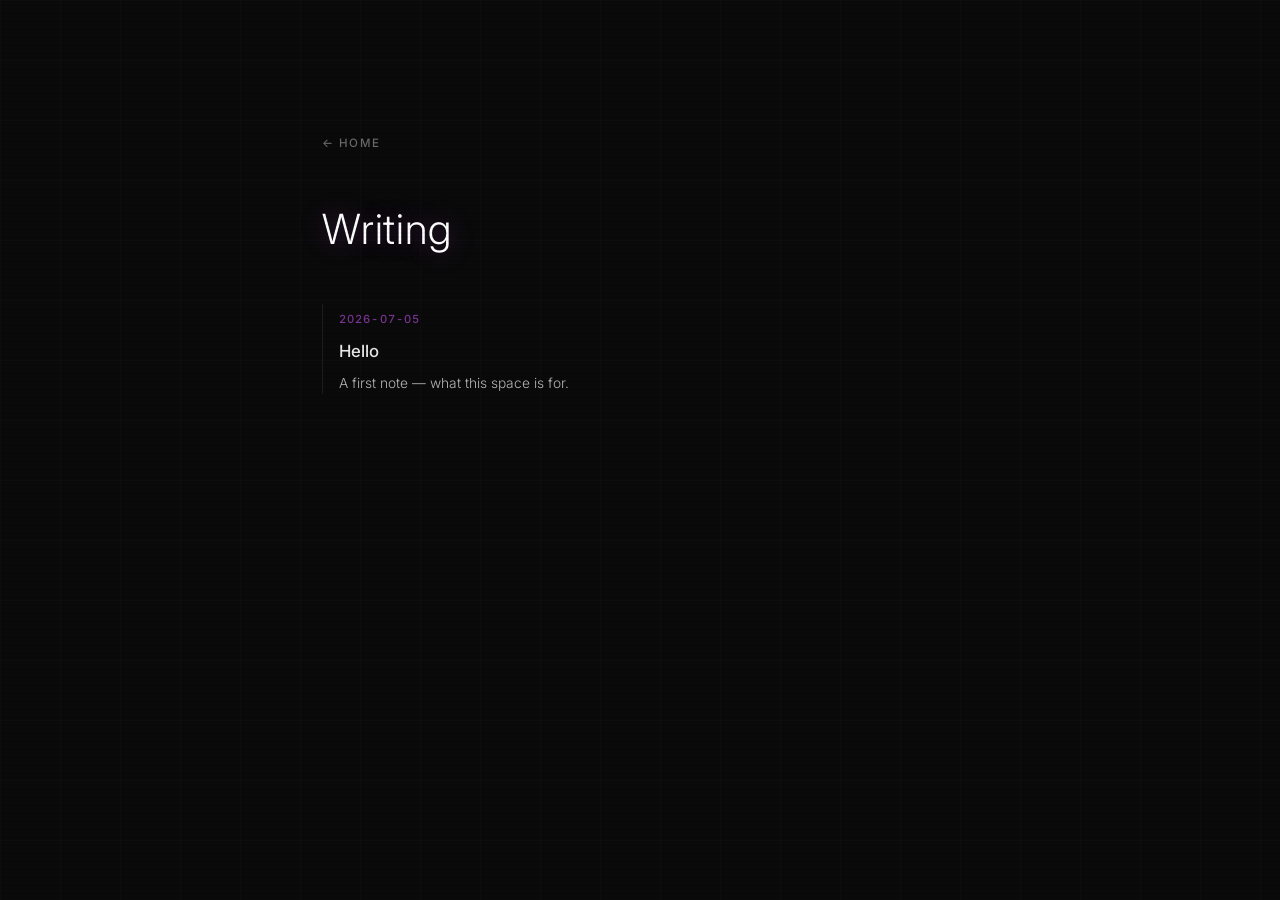
==== blog.html @ 0d6110ce "Rebuild site: clean synthwave, CV-sourced content, real links, markdown blog Co-Authored-By: Claude " ====
<!DOCTYPE html>
<html lang="en">
<head>
    <meta charset="UTF-8">
    <meta name="viewport" content="width=device-width, initial-scale=1.0">
    <title>Writing — Joshua Rosenthal</title>
    <link rel="preconnect" href="https://fonts.googleapis.com">
    <link rel="preconnect" href="https://fonts.gstatic.com" crossorigin>
    <link href="https://fonts.googleapis.com/css2?family=Inter:wght@300;400;500;600&display=swap" rel="stylesheet">
    <link rel="stylesheet" href="style.css">
</head>
<body>

<div class="page">
    <a href="/" class="back-link">&#8592; Home</a>
    <h1 class="page-title">Writing</h1>
    <div class="post-list" id="post-list">
        <p class="empty-note">Loading&hellip;</p>
    </div>
</div>

<script>
fetch('posts/posts.json')
    .then(r => r.ok ? r.json() : [])
    .then(posts => {
        const list = document.getElementById('post-list');
        if (!posts.length) {
            list.innerHTML = '<p class="empty-note">No posts yet.</p>';
            return;
        }
        list.innerHTML = posts.map(p => `
            <a class="post-item" href="post.html?slug=${encodeURIComponent(p.slug)}">
                <span class="post-date">${p.date}</span>
                <h3>${p.title}</h3>
                ${p.summary ? `<p>${p.summary}</p>` : ''}
            </a>`).join('');
    })
    .catch(() => {
        document.getElementById('post-list').innerHTML =
            '<p class="empty-note">Could not load posts.</p>';
    });
</script>

</body>
</html>
---- style.css ----
:root {
    --void: #0a0a0a;
    --accent: #b44adb;
    --accent-dim: #7a3595;
    --accent-glow: rgba(180, 74, 219, 0.35);
    --cyan: #00e5ff;
    --cyan-dim: #007a8a;
    --cyan-glow: rgba(0, 229, 255, 0.3);
    --text: #b8b8b8;
    --text-dim: #6a6a6a;
    --text-bright: #e8e8e8;
    --border: #1e1e1e;
    --grid: rgba(180, 74, 219, 0.03);
}

*, *::before, *::after {
    margin: 0;
    padding: 0;
    box-sizing: border-box;
}

html { scroll-behavior: smooth; }

body {
    font-family: 'Inter', sans-serif;
    background: var(--void);
    color: var(--text);
    line-height: 1.7;
    position: relative;
    background-image:
        linear-gradient(var(--grid) 1px, transparent 1px),
        linear-gradient(90deg, var(--grid) 1px, transparent 1px);
    background-size: 60px 60px;
}

/* ---- Subtle scanlines overlay ---- */
body::after {
    content: '';
    position: fixed;
    inset: 0;
    pointer-events: none;
    z-index: 999;
    background: repeating-linear-gradient(
        0deg,
        transparent,
        transparent 2px,
        rgba(0, 0, 0, 0.04) 2px,
        rgba(0, 0, 0, 0.04) 4px
    );
}

/* ---- Nav ---- */
nav {
    position: fixed;
    top: 0;
    width: 100%;
    z-index: 100;
    transition: background 0.3s;
}

nav.scrolled {
    background: rgba(10, 10, 10, 0.95);
    backdrop-filter: blur(10px);
    border-bottom: 1px solid var(--border);
}

.nav-inner {
    max-width: 800px;
    margin: 0 auto;
    padding: 1.2rem 2rem;
    display: flex;
    justify-content: space-between;
    align-items: center;
}

.nav-brand {
    font-size: 1rem;
    font-weight: 600;
    color: var(--accent);
    text-decoration: none;
    letter-spacing: 0.08em;
    text-shadow: 0 0 8px var(--accent-glow);
    transition: color 0.15s, text-shadow 0.15s;
}

.nav-brand:hover {
    color: var(--cyan);
    text-shadow: 0 0 10px var(--cyan-glow);
}

.nav-links {
    display: flex;
    gap: 2rem;
}

.nav-links a {
    font-size: 0.72rem;
    font-weight: 500;
    color: var(--text-dim);
    text-decoration: none;
    text-transform: uppercase;
    letter-spacing: 0.12em;
    transition: color 0.15s, text-shadow 0.15s;
}

.nav-links a:hover {
    color: var(--cyan);
    text-shadow: 0 0 8px var(--cyan-glow);
}

.nav-toggle {
    display: none;
    background: none;
    border: none;
    cursor: pointer;
    flex-direction: column;
    gap: 5px;
    padding: 4px;
}

.nav-toggle span {
    display: block;
    width: 20px;
    height: 1.5px;
    background: var(--accent-dim);
    transition: transform 0.3s, opacity 0.3s;
}

.nav-toggle.open span:nth-child(1) { transform: translateY(6.5px) rotate(45deg); }
.nav-toggle.open span:nth-child(2) { opacity: 0; }
.nav-toggle.open span:nth-child(3) { transform: translateY(-6.5px) rotate(-45deg); }

/* ---- Hero ---- */
#hero {
    min-height: 100vh;
    display: flex;
    flex-direction: column;
    justify-content: center;
    max-width: 700px;
    margin: 0 auto;
    padding: 6rem 2rem 4rem;
    position: relative;
}

#hero h1 {
    font-weight: 300;
    font-size: clamp(2.2rem, 6vw, 3.5rem);
    color: #fff;
    line-height: 1.15;
    letter-spacing: 0.02em;
    margin-bottom: 1.5rem;
    text-shadow:
        0 0 30px var(--accent-glow),
        0 0 60px rgba(180, 74, 219, 0.12);
}

.intro {
    font-size: 1.05rem;
    font-weight: 300;
    color: var(--text);
    line-height: 1.8;
    max-width: 560px;
}

.intro strong {
    color: var(--text-bright);
    font-weight: 500;
}

.hero-links {
    display: flex;
    flex-wrap: wrap;
    gap: 1.5rem;
    margin-top: 2rem;
    align-items: center;
}

.hero-links a {
    font-size: 0.8rem;
    font-weight: 500;
    color: var(--text-dim);
    text-decoration: none;
    letter-spacing: 0.04em;
    transition: color 0.15s, text-shadow 0.15s;
    position: relative;
}

.hero-links a::after {
    content: '';
    position: absolute;
    bottom: -3px;
    left: 0;
    width: 0;
    height: 1px;
    background: var(--cyan);
    box-shadow: 0 0 4px var(--cyan-glow);
    transition: width 0.15s;
}

.hero-links a:hover {
    color: var(--cyan);
    text-shadow: 0 0 8px var(--cyan-glow);
}

.hero-links a:hover::after { width: 100%; }

.hero-links .cv-link {
    color: var(--accent);
    border: 1px solid var(--accent-dim);
    border-radius: 3px;
    padding: 0.35rem 0.8rem;
    transition: color 0.15s, border-color 0.15s, box-shadow 0.15s, text-shadow 0.15s;
}

.hero-links .cv-link::after { display: none; }

.hero-links .cv-link:hover {
    color: var(--cyan);
    border-color: var(--cyan-dim);
    box-shadow: 0 0 12px -2px var(--cyan-glow);
}

/* ---- Ambient glow behind hero ---- */
#hero::before {
    content: '';
    position: absolute;
    top: 35%;
    left: -15%;
    width: 500px;
    height: 500px;
    border-radius: 50%;
    background: radial-gradient(circle, rgba(180, 74, 219, 0.06) 0%, transparent 70%);
    pointer-events: none;
    animation: drift 14s ease-in-out infinite alternate;
}

#hero::after {
    content: '';
    position: absolute;
    top: 55%;
    right: -20%;
    width: 400px;
    height: 400px;
    border-radius: 50%;
    background: radial-gradient(circle, rgba(0, 229, 255, 0.03) 0%, transparent 70%);
    pointer-events: none;
    animation: drift 18s ease-in-out infinite alternate-reverse;
}

@keyframes drift {
    0% { transform: translate(0, 0) scale(1); }
    100% { transform: translate(40px, -30px) scale(1.12); }
}

/* ---- Sections ---- */
main {
    max-width: 700px;
    margin: 0 auto;
    padding: 0 2rem 6rem;
    position: relative;
}

section {
    margin-bottom: 6rem;
    opacity: 0;
    transform: translateY(20px);
    transition: opacity 0.7s ease, transform 0.7s ease;
}

section.visible {
    opacity: 1;
    transform: translateY(0);
}

section h2 {
    font-size: 0.72rem;
    font-weight: 600;
    color: var(--accent);
    text-transform: uppercase;
    letter-spacing: 0.2em;
    margin-bottom: 2.5rem;
    padding-bottom: 0.8rem;
    text-shadow: 0 0 10px var(--accent-glow);
}

/* Neon line under section headers */
section h2::after {
    content: '';
    display: block;
    margin-top: 0.8rem;
    height: 1px;
    background: linear-gradient(90deg, var(--accent), var(--cyan-dim), transparent);
    box-shadow: 0 0 6px var(--accent-glow);
    opacity: 0.5;
}

/* ---- Cards ---- */
.card {
    margin-bottom: 2.5rem;
    padding-left: 1rem;
    border-left: 1px solid var(--border);
    transition: border-color 0.15s, box-shadow 0.15s, opacity 0.6s ease var(--stagger, 0s), transform 0.6s ease var(--stagger, 0s);
    opacity: 0;
    transform: translateX(-10px);
}

section.visible .card {
    opacity: 1;
    transform: translateX(0);
}

.card:hover {
    border-left-color: var(--accent);
    box-shadow: -6px 0 16px -4px var(--accent-glow);
}

.label {
    font-size: 0.7rem;
    font-weight: 500;
    color: var(--accent-dim);
    text-transform: uppercase;
    letter-spacing: 0.1em;
    transition: color 0.15s, text-shadow 0.15s;
}

.card:hover .label {
    color: var(--cyan);
    text-shadow: 0 0 6px var(--cyan-glow);
}

.card h3 {
    font-size: 1.05rem;
    font-weight: 500;
    color: var(--text-bright);
    margin: 0.4rem 0 0.5rem;
    transition: color 0.15s, text-shadow 0.15s;
}

.card:hover h3 { color: #fff; }

.card p {
    font-size: 0.88rem;
    font-weight: 300;
    color: var(--text);
    line-height: 1.6;
}

.card-links {
    display: flex;
    gap: 1.2rem;
    margin-top: 0.6rem;
}

.card-links a {
    font-size: 0.72rem;
    font-weight: 500;
    color: var(--text-dim);
    text-decoration: none;
    text-transform: uppercase;
    letter-spacing: 0.08em;
    transition: color 0.15s, text-shadow 0.15s;
}

.card-links a:hover {
    color: var(--cyan);
    text-shadow: 0 0 8px var(--cyan-glow);
}

/* ---- Timeline ---- */
.timeline {
    display: flex;
    flex-direction: column;
    gap: 1.8rem;
    border-left: 1px solid var(--border);
    padding-left: 1.5rem;
    position: relative;
}

.tl-item {
    display: flex;
    gap: 1.5rem;
    opacity: 0;
    transform: translateY(10px);
    transition: opacity 0.5s ease var(--stagger, 0s), transform 0.5s ease var(--stagger, 0s);
    position: relative;
}

.tl-item::before {
    content: '';
    position: absolute;
    left: -1.78rem;
    top: 0.35rem;
    width: 5px;
    height: 5px;
    border-radius: 50%;
    background: var(--accent-dim);
    box-shadow: 0 0 6px var(--accent-glow);
    transition: background 0.15s, box-shadow 0.15s;
}

.tl-item:hover::before {
    background: var(--cyan);
    box-shadow: 0 0 10px var(--cyan-glow);
}

section.visible .tl-item {
    opacity: 1;
    transform: translateY(0);
}

.tl-date {
    font-size: 0.78rem;
    font-weight: 400;
    color: var(--text-dim);
    min-width: 80px;
    padding-top: 0.15rem;
    font-variant-numeric: tabular-nums;
}

.tl-item strong {
    font-size: 0.9rem;
    font-weight: 500;
    color: var(--text-bright);
}

.tl-item em { color: var(--accent); font-style: normal; }

.tl-item p {
    font-size: 0.82rem;
    font-weight: 300;
    color: var(--text);
    margin-top: 0.25rem;
    line-height: 1.55;
}

/* ---- Skills ---- */
.skills {
    margin-top: 2.5rem;
    display: flex;
    flex-direction: column;
    gap: 0.5rem;
}

.skill-row {
    font-size: 0.82rem;
    font-weight: 300;
    color: var(--text);
}

.skill-key {
    display: inline-block;
    min-width: 90px;
    color: var(--accent-dim);
    text-transform: uppercase;
    font-size: 0.68rem;
    font-weight: 500;
    letter-spacing: 0.08em;
}

/* ---- Contact ---- */
.contact-text {
    font-size: 0.92rem;
    font-weight: 300;
    color: var(--text);
    margin-bottom: 1rem;
}

.contact-links a {
    font-size: 0.88rem;
    font-weight: 400;
    color: var(--text-dim);
    text-decoration: none;
    transition: color 0.15s, text-shadow 0.15s;
}

.contact-links a:hover {
    color: var(--cyan);
    text-shadow: 0 0 8px var(--cyan-glow);
}

/* ---- Footer ---- */
footer {
    text-align: center;
    padding: 3rem 2rem;
}

footer p {
    font-size: 0.7rem;
    font-weight: 400;
    color: var(--text-dim);
    letter-spacing: 0.15em;
    text-transform: uppercase;
}

/* ---- Responsive ---- */
@media (max-width: 640px) {
    .nav-links {
        position: fixed;
        top: 0;
        right: -100%;
        width: 220px;
        height: 100vh;
        background: rgba(10, 10, 10, 0.98);
        flex-direction: column;
        padding: 5rem 2rem;
        gap: 1.5rem;
        transition: right 0.3s;
        border-left: 1px solid var(--border);
    }

    .nav-links.open { right: 0; }
    .nav-toggle { display: flex; }

    .tl-item { flex-direction: column; gap: 0.3rem; }
    .tl-date { min-width: unset; }
}

/* ---- Stagger delays (reveal only) ---- */
.card:nth-child(2) { --stagger: 0.08s; }
.card:nth-child(3) { --stagger: 0.16s; }
.card:nth-child(4) { --stagger: 0.24s; }
.card:nth-child(5) { --stagger: 0.32s; }

.tl-item:nth-child(2) { --stagger: 0.08s; }
.tl-item:nth-child(3) { --stagger: 0.16s; }
.tl-item:nth-child(4) { --stagger: 0.24s; }
.tl-item:nth-child(5) { --stagger: 0.32s; }
.tl-item:nth-child(6) { --stagger: 0.4s; }

::selection {
    background: rgba(0, 229, 255, 0.2);
    color: #fff;
}

/* ---- Writing / blog ---- */
.page {
    max-width: 700px;
    margin: 0 auto;
    padding: 8rem 2rem 6rem;
    min-height: 100vh;
}

.page-title {
    font-weight: 300;
    font-size: clamp(1.8rem, 5vw, 2.6rem);
    color: #fff;
    letter-spacing: 0.02em;
    margin-bottom: 2.5rem;
    text-shadow: 0 0 24px var(--accent-glow);
}

.back-link {
    display: inline-block;
    font-size: 0.72rem;
    font-weight: 500;
    text-transform: uppercase;
    letter-spacing: 0.12em;
    color: var(--text-dim);
    text-decoration: none;
    margin-bottom: 2.5rem;
    transition: color 0.15s, text-shadow 0.15s;
}

.back-link:hover { color: var(--cyan); text-shadow: 0 0 8px var(--cyan-glow); }

.post-list { display: flex; flex-direction: column; gap: 1.8rem; }

.post-item {
    display: block;
    text-decoration: none;
    padding-left: 1rem;
    border-left: 1px solid var(--border);
    transition: border-color 0.15s, box-shadow 0.15s;
}

.post-item:hover {
    border-left-color: var(--accent);
    box-shadow: -6px 0 16px -4px var(--accent-glow);
}

.post-item .post-date {
    font-size: 0.7rem;
    font-weight: 500;
    color: var(--accent-dim);
    text-transform: uppercase;
    letter-spacing: 0.1em;
    font-variant-numeric: tabular-nums;
}

.post-item:hover .post-date { color: var(--cyan); }

.post-item h3 {
    font-size: 1.05rem;
    font-weight: 500;
    color: var(--text-bright);
    margin: 0.35rem 0 0.4rem;
}

.post-item:hover h3 { color: #fff; }

.post-item p {
    font-size: 0.86rem;
    font-weight: 300;
    color: var(--text);
    line-height: 1.6;
}

.empty-note { font-size: 0.9rem; font-weight: 300; color: var(--text-dim); }

/* Rendered markdown */
.prose .post-date {
    font-size: 0.72rem;
    font-weight: 500;
    color: var(--accent-dim);
    text-transform: uppercase;
    letter-spacing: 0.1em;
    display: block;
    margin-bottom: 0.6rem;
}

.prose h1 {
    font-weight: 300;
    font-size: clamp(1.7rem, 4.5vw, 2.4rem);
    color: #fff;
    line-height: 1.2;
    margin-bottom: 1.5rem;
    text-shadow: 0 0 24px var(--accent-glow);
}

.prose h2 {
    font-size: 1.2rem;
    font-weight: 500;
    color: var(--text-bright);
    margin: 2.4rem 0 0.9rem;
}

.prose h3 {
    font-size: 1rem;
    font-weight: 600;
    color: var(--text-bright);
    margin: 1.8rem 0 0.7rem;
}

.prose p { font-size: 0.95rem; font-weight: 300; color: var(--text); margin: 1rem 0; }
.prose a { color: var(--cyan); text-decoration: none; border-bottom: 1px solid var(--cyan-dim); }
.prose a:hover { text-shadow: 0 0 8px var(--cyan-glow); }
.prose strong { color: var(--text-bright); font-weight: 500; }
.prose em { color: var(--text-bright); font-style: italic; }
.prose ul, .prose ol { margin: 1rem 0 1rem 1.4rem; }
.prose li { font-size: 0.95rem; font-weight: 300; color: var(--text); margin: 0.4rem 0; }

.prose blockquote {
    border-left: 2px solid var(--accent-dim);
    padding-left: 1rem;
    margin: 1.4rem 0;
    color: var(--text-dim);
    font-style: italic;
}

.prose code {
    font-family: ui-monospace, 'SF Mono', Menlo, monospace;
    font-size: 0.85em;
    background: rgba(180, 74, 219, 0.08);
    color: var(--cyan);
    padding: 0.1rem 0.35rem;
    border-radius: 3px;
}

.prose pre {
    background: #111;
    border: 1px solid var(--border);
    border-radius: 5px;
    padding: 1rem 1.2rem;
    overflow-x: auto;
    margin: 1.4rem 0;
}

.prose pre code { background: none; color: var(--text-bright); padding: 0; font-size: 0.82rem; }
.prose hr { border: none; border-top: 1px solid var(--border); margin: 2.5rem 0; }
.prose img { max-width: 100%; border-radius: 5px; }

@media (prefers-reduced-motion: reduce) {
    *, *::before, *::after {
        animation: none !important;
        transition: opacity 0.2s ease !important;
    }
    section, .card, .tl-item { transform: none !important; }
}
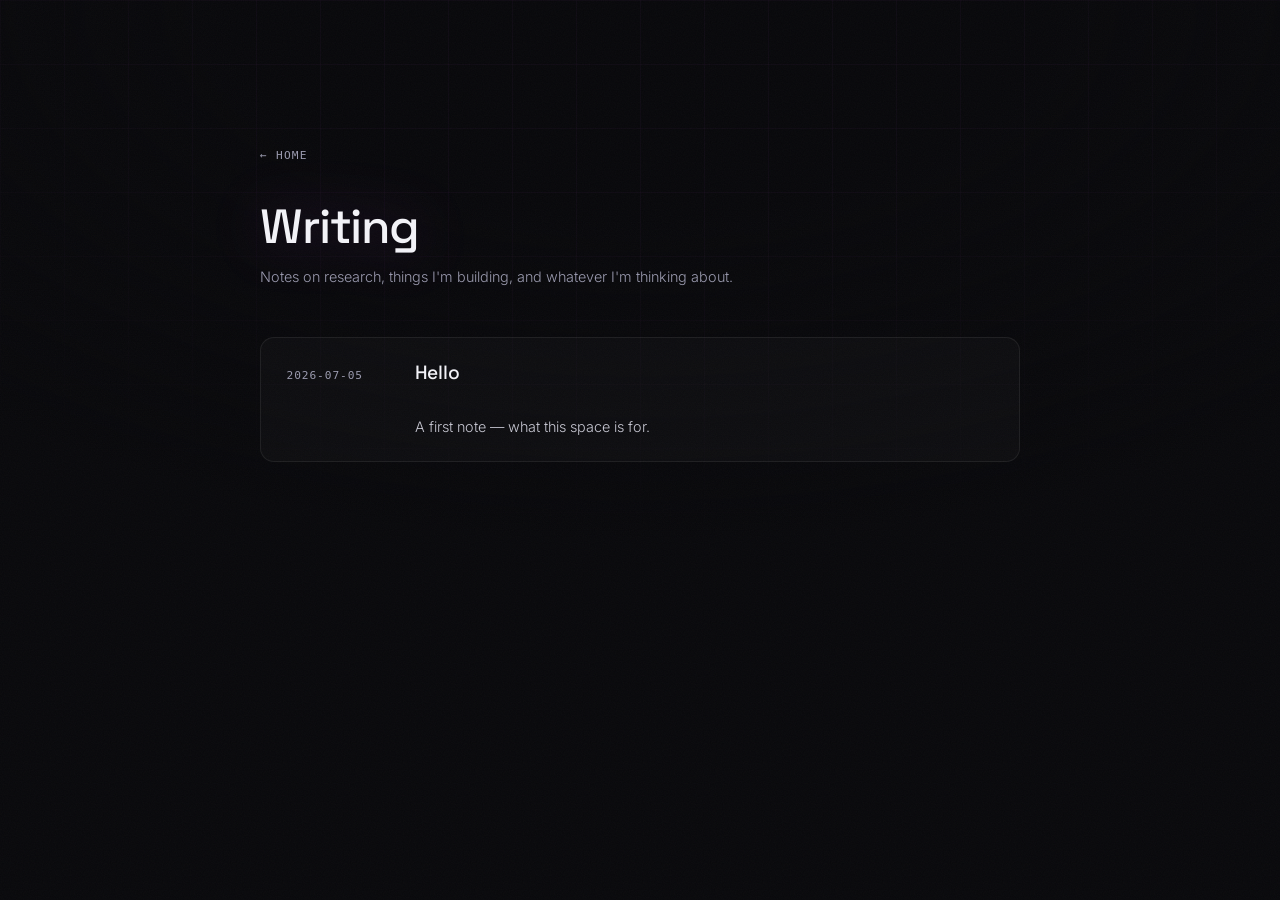
==== commit 5f949c3b: "Redesign: typographic hierarchy, layout rhythm, purposeful motion Keeps the dark synthwave identity " ====
--- a/blog.html
+++ b/blog.html
@@ -4,38 +4,72 @@
     <meta charset="UTF-8">
     <meta name="viewport" content="width=device-width, initial-scale=1.0">
     <title>Writing — Joshua Rosenthal</title>
+    <meta name="description" content="Notes on research, things I'm building, and whatever I'm thinking about.">
+    <meta name="theme-color" content="#08080b">
+    <link rel="icon" href="favicon.svg" type="image/svg+xml">
+
+    <meta property="og:type" content="website">
+    <meta property="og:title" content="Writing — Joshua Rosenthal">
+    <meta property="og:description" content="Notes on research, things I'm building, and whatever I'm thinking about.">
+    <meta name="twitter:card" content="summary">
+
     <link rel="preconnect" href="https://fonts.googleapis.com">
     <link rel="preconnect" href="https://fonts.gstatic.com" crossorigin>
-    <link href="https://fonts.googleapis.com/css2?family=Inter:wght@300;400;500;600&display=swap" rel="stylesheet">
+    <link href="https://fonts.googleapis.com/css2?family=Space+Grotesk:wght@400;500;600;700&family=Inter:wght@300;400;500;600&display=swap" rel="stylesheet">
     <link rel="stylesheet" href="style.css">
+    <script>document.documentElement.classList.add('js');</script>
 </head>
 <body>
 
-<div class="page">
+<div class="progress" aria-hidden="true"></div>
+
+<div class="page page-narrow">
     <a href="/" class="back-link">&#8592; Home</a>
     <h1 class="page-title">Writing</h1>
+    <p class="page-sub">Notes on research, things I'm building, and whatever I'm thinking about.</p>
+
     <div class="post-list" id="post-list">
         <p class="empty-note">Loading&hellip;</p>
     </div>
 </div>
 
+<script src="site.js"></script>
 <script>
+// Escape anything coming from the manifest before it reaches innerHTML.
+function esc(s) {
+    return String(s == null ? '' : s)
+        .replace(/&/g, '&amp;').replace(/</g, '&lt;').replace(/>/g, '&gt;')
+        .replace(/"/g, '&quot;').replace(/'/g, '&#39;');
+}
+
 fetch('posts/posts.json')
-    .then(r => r.ok ? r.json() : [])
-    .then(posts => {
-        const list = document.getElementById('post-list');
-        if (!posts.length) {
+    .then(function (r) { return r.ok ? r.json() : []; })
+    .then(function (posts) {
+        var list = document.getElementById('post-list');
+
+        if (!Array.isArray(posts) || !posts.length) {
             list.innerHTML = '<p class="empty-note">No posts yet.</p>';
             return;
         }
-        list.innerHTML = posts.map(p => `
-            <a class="post-item" href="post.html?slug=${encodeURIComponent(p.slug)}">
-                <span class="post-date">${p.date}</span>
-                <h3>${p.title}</h3>
-                ${p.summary ? `<p>${p.summary}</p>` : ''}
-            </a>`).join('');
+
+        // Newest first, regardless of manifest order.
+        posts.sort(function (a, b) {
+            return String(b.date || '').localeCompare(String(a.date || ''));
+        });
+
+        list.innerHTML = posts.map(function (p) {
+            return '<a class="post-item reveal" href="post.html?slug=' + encodeURIComponent(p.slug) + '">'
+                 +   '<span class="post-date">' + esc(p.date) + '</span>'
+                 +   '<h3>' + esc(p.title) + '</h3>'
+                 +   (p.summary ? '<p>' + esc(p.summary) + '</p>' : '')
+                 + '</a>';
+        }).join('');
+
+        // Wire up the cards we just inserted.
+        if (window.initSheen) window.initSheen();
+        if (window.revealNew) window.revealNew();
     })
-    .catch(() => {
+    .catch(function () {
         document.getElementById('post-list').innerHTML =
             '<p class="empty-note">Could not load posts.</p>';
     });
--- a/style.css
+++ b/style.css
@@ -1,688 +1,1158 @@
+/* ============================================================
+   Joshua Rosenthal — personal site
+   Dark synthwave. No build step, no dependencies.
+   ============================================================ */
+
 :root {
-    --void: #0a0a0a;
-    --accent: #b44adb;
-    --accent-dim: #7a3595;
+    color-scheme: dark;
+
+    /* --- Surfaces --- */
+    --bg:            #08080b;
+    --bg-raised:     #0d0d12;
+    --surface:       rgba(255, 255, 255, 0.022);
+    --surface-hover: rgba(255, 255, 255, 0.042);
+    --border:        rgba(255, 255, 255, 0.07);
+    --border-strong: rgba(255, 255, 255, 0.13);
+
+    /* --- Brand --- */
+    --accent:     #b44adb;
+    --cyan:       #00e5ff;
     --accent-glow: rgba(180, 74, 219, 0.35);
-    --cyan: #00e5ff;
-    --cyan-dim: #007a8a;
-    --cyan-glow: rgba(0, 229, 255, 0.3);
-    --text: #b8b8b8;
-    --text-dim: #6a6a6a;
-    --text-bright: #e8e8e8;
-    --border: #1e1e1e;
-    --grid: rgba(180, 74, 219, 0.03);
-}
-
-*, *::before, *::after {
-    margin: 0;
-    padding: 0;
-    box-sizing: border-box;
-}
-
-html { scroll-behavior: smooth; }
+    --cyan-glow:   rgba(0, 229, 255, 0.30);
+
+    /* Text-safe accent tints (all >= 4.5:1 on --bg) */
+    --accent-text: #cf8ae6;
+    --cyan-text:   #6ceaff;
+
+    /* --- Text (all >= 4.5:1 on --bg) --- */
+    --text:        #c7c7d2;
+    --text-dim:    #9a9aae;
+    --text-bright: #f2f2f7;
+
+    --grid: rgba(180, 74, 219, 0.035);
+
+    /* --- Type --- */
+    --font-display: 'Space Grotesk', 'Inter', system-ui, sans-serif;
+    --font-body:    'Inter', system-ui, -apple-system, sans-serif;
+    --font-mono:    ui-monospace, 'SF Mono', SFMono-Regular, Menlo, monospace;
+
+    /* Fluid scale */
+    --t-hero:  clamp(2.6rem, 7.5vw, 4.75rem);
+    --t-page:  clamp(2rem, 5.5vw, 3rem);
+    --t-h3:    clamp(1.08rem, 1.6vw, 1.2rem);
+    --t-body:  1rem;
+    --t-small: 0.9rem;
+    --t-label: 0.7rem;
+
+    /* --- Space --- */
+    --s-section: clamp(5rem, 11vh, 8.5rem);
+    --w-wide: 1060px;
+    --w-text: 70ch;
+
+    /* --- Motion --- */
+    --ease:        cubic-bezier(0.22, 1, 0.36, 1);
+    --ease-spring: cubic-bezier(0.34, 1.4, 0.64, 1);
+    --fast: 0.18s;
+    --med:  0.4s;
+    --slow: 0.75s;
+
+    --radius: 14px;
+    --nav-h: 68px;
+}
+
+*, *::before, *::after { margin: 0; padding: 0; box-sizing: border-box; }
+
+html {
+    scroll-behavior: smooth;
+    -webkit-text-size-adjust: 100%;
+}
 
 body {
-    font-family: 'Inter', sans-serif;
-    background: var(--void);
+    font-family: var(--font-body);
+    font-size: var(--t-body);
+    font-weight: 300;
+    line-height: 1.7;
     color: var(--text);
-    line-height: 1.7;
-    position: relative;
+    background-color: var(--bg);
+    /* Grid, faded toward the edges so it reads as atmosphere, not wallpaper */
     background-image:
         linear-gradient(var(--grid) 1px, transparent 1px),
         linear-gradient(90deg, var(--grid) 1px, transparent 1px);
-    background-size: 60px 60px;
-}
-
-/* ---- Subtle scanlines overlay ---- */
+    background-size: 64px 64px;
+    -webkit-font-smoothing: antialiased;
+    overflow-x: hidden;
+}
+
+/* Vignette: pulls focus to the centre column and softens the grid */
+body::before {
+    content: '';
+    position: fixed;
+    inset: 0;
+    pointer-events: none;
+    z-index: 0;
+    background: radial-gradient(ellipse 80% 60% at 50% 0%, transparent 40%, var(--bg) 100%);
+}
+
+/* Fine grain — replaces the old scanlines, which sat over every glyph */
 body::after {
     content: '';
     position: fixed;
     inset: 0;
     pointer-events: none;
-    z-index: 999;
-    background: repeating-linear-gradient(
-        0deg,
-        transparent,
-        transparent 2px,
-        rgba(0, 0, 0, 0.04) 2px,
-        rgba(0, 0, 0, 0.04) 4px
-    );
-}
-
-/* ---- Nav ---- */
+    z-index: 1;
+    opacity: 0.035;
+    background-image: url("data:image/svg+xml,%3Csvg xmlns='http://www.w3.org/2000/svg' width='120' height='120'%3E%3Cfilter id='n'%3E%3CfeTurbulence type='fractalNoise' baseFrequency='0.85' numOctaves='3'/%3E%3C/filter%3E%3Crect width='120' height='120' filter='url(%23n)'/%3E%3C/svg%3E");
+}
+
+/* ---- Shared layout ---- */
+.wrap {
+    width: min(100% - 2.5rem, var(--w-wide));
+    margin-inline: auto;
+}
+
+::selection { background: rgba(0, 229, 255, 0.22); color: #fff; }
+
+/* ---- Focus: visible, consistent, keyboard-only ---- */
+:focus-visible {
+    outline: 2px solid var(--cyan);
+    outline-offset: 3px;
+    border-radius: 3px;
+}
+
+.skip-link {
+    position: absolute;
+    top: -100%;
+    left: 1rem;
+    z-index: 300;
+    padding: 0.7rem 1.1rem;
+    font-family: var(--font-mono);
+    font-size: var(--t-label);
+    text-transform: uppercase;
+    letter-spacing: 0.1em;
+    color: var(--bg);
+    background: var(--cyan);
+    border-radius: 0 0 8px 8px;
+    text-decoration: none;
+}
+.skip-link:focus-visible { top: 0; outline-offset: -4px; }
+
+/* ============================================================
+   Scroll progress — pure CSS scroll-driven animation.
+   Degrades to invisible where unsupported.
+   ============================================================ */
+.progress {
+    position: fixed;
+    top: 0;
+    left: 0;
+    width: 100%;
+    height: 2px;
+    z-index: 200;
+    transform: scaleX(0);
+    transform-origin: 0 50%;
+    background: linear-gradient(90deg, var(--accent), var(--cyan));
+    box-shadow: 0 0 10px var(--cyan-glow);
+}
+
+@keyframes progress-grow { from { transform: scaleX(0); } to { transform: scaleX(1); } }
+
+@supports (animation-timeline: scroll()) {
+    .progress {
+        animation: progress-grow linear;
+        animation-timeline: scroll(root block);
+    }
+}
+
+/* ============================================================
+   Nav
+   ============================================================ */
 nav {
     position: fixed;
     top: 0;
     width: 100%;
     z-index: 100;
-    transition: background 0.3s;
+    height: var(--nav-h);
+    display: flex;
+    align-items: center;
+    transition: background var(--med) var(--ease),
+                border-color var(--med) var(--ease),
+                backdrop-filter var(--med);
+    border-bottom: 1px solid transparent;
 }
 
 nav.scrolled {
-    background: rgba(10, 10, 10, 0.95);
-    backdrop-filter: blur(10px);
-    border-bottom: 1px solid var(--border);
+    background: rgba(8, 8, 11, 0.72);
+    backdrop-filter: blur(16px) saturate(1.3);
+    -webkit-backdrop-filter: blur(16px) saturate(1.3);
+    border-bottom-color: var(--border);
 }
 
 .nav-inner {
-    max-width: 800px;
-    margin: 0 auto;
-    padding: 1.2rem 2rem;
+    width: min(100% - 2.5rem, var(--w-wide));
+    margin-inline: auto;
     display: flex;
     justify-content: space-between;
     align-items: center;
+    gap: 2rem;
 }
 
 .nav-brand {
+    font-family: var(--font-display);
     font-size: 1rem;
-    font-weight: 600;
-    color: var(--accent);
+    font-weight: 700;
+    letter-spacing: 0.1em;
     text-decoration: none;
-    letter-spacing: 0.08em;
-    text-shadow: 0 0 8px var(--accent-glow);
-    transition: color 0.15s, text-shadow 0.15s;
-}
-
-.nav-brand:hover {
-    color: var(--cyan);
-    text-shadow: 0 0 10px var(--cyan-glow);
-}
-
-.nav-links {
-    display: flex;
-    gap: 2rem;
-}
+    color: var(--accent-text);
+    transition: color var(--fast), text-shadow var(--fast);
+}
+.nav-brand:hover { color: var(--cyan-text); text-shadow: 0 0 12px var(--cyan-glow); }
+
+.nav-links { display: flex; gap: 0.35rem; }
 
 .nav-links a {
-    font-size: 0.72rem;
+    position: relative;
+    padding: 0.5rem 0.75rem;
+    border-radius: 7px;
+    font-family: var(--font-mono);
+    font-size: var(--t-label);
     font-weight: 500;
     color: var(--text-dim);
     text-decoration: none;
     text-transform: uppercase;
-    letter-spacing: 0.12em;
-    transition: color 0.15s, text-shadow 0.15s;
-}
-
-.nav-links a:hover {
-    color: var(--cyan);
-    text-shadow: 0 0 8px var(--cyan-glow);
-}
+    letter-spacing: 0.1em;
+    transition: color var(--fast), background var(--fast);
+}
+
+.nav-links a::after {
+    content: '';
+    position: absolute;
+    left: 0.75rem;
+    right: 0.75rem;
+    bottom: 0.26rem;
+    height: 1px;
+    background: var(--cyan);
+    box-shadow: 0 0 7px var(--cyan-glow);
+    transform: scaleX(0);
+    transform-origin: left;
+    transition: transform var(--med) var(--ease);
+}
+
+.nav-links a:hover { color: var(--text-bright); background: var(--surface); }
+.nav-links a:hover::after { transform: scaleX(1); }
+
+/* Scroll-spy: set by site.js */
+.nav-links a[aria-current] { color: var(--cyan-text); }
+.nav-links a[aria-current]::after { transform: scaleX(1); }
 
 .nav-toggle {
     display: none;
+    flex-direction: column;
+    gap: 5px;
+    padding: 8px;
     background: none;
     border: none;
     cursor: pointer;
-    flex-direction: column;
-    gap: 5px;
-    padding: 4px;
+    border-radius: 6px;
 }
 
 .nav-toggle span {
     display: block;
-    width: 20px;
+    width: 22px;
     height: 1.5px;
-    background: var(--accent-dim);
-    transition: transform 0.3s, opacity 0.3s;
-}
-
-.nav-toggle.open span:nth-child(1) { transform: translateY(6.5px) rotate(45deg); }
-.nav-toggle.open span:nth-child(2) { opacity: 0; }
-.nav-toggle.open span:nth-child(3) { transform: translateY(-6.5px) rotate(-45deg); }
-
-/* ---- Hero ---- */
+    border-radius: 2px;
+    background: var(--accent-text);
+    transition: transform var(--med) var(--ease-spring), opacity var(--fast);
+}
+
+.nav-toggle[aria-expanded="true"] span:nth-child(1) { transform: translateY(6.5px) rotate(45deg); }
+.nav-toggle[aria-expanded="true"] span:nth-child(2) { opacity: 0; }
+.nav-toggle[aria-expanded="true"] span:nth-child(3) { transform: translateY(-6.5px) rotate(-45deg); }
+
+/* ============================================================
+   Hero
+   ============================================================ */
 #hero {
-    min-height: 100vh;
+    position: relative;
+    min-height: 100svh;
     display: flex;
     flex-direction: column;
     justify-content: center;
-    max-width: 700px;
-    margin: 0 auto;
-    padding: 6rem 2rem 4rem;
+    padding: calc(var(--nav-h) + 3rem) 0 5rem;
+    z-index: 2;
+}
+
+.hero-inner { width: min(100% - 2.5rem, var(--w-wide)); margin-inline: auto; }
+
+/* Aurora: two slow-drifting blooms, GPU-friendly transforms only */
+.aurora {
+    position: absolute;
+    inset: 0;
+    overflow: hidden;
+    pointer-events: none;
+    z-index: -1;
+}
+
+.aurora span {
+    position: absolute;
+    border-radius: 50%;
+    filter: blur(10px);
+    will-change: transform;
+}
+
+.aurora span:nth-child(1) {
+    top: 8%; left: -12%;
+    width: 46vw; height: 46vw;
+    max-width: 620px; max-height: 620px;
+    background: radial-gradient(circle, rgba(180, 74, 219, 0.14) 0%, transparent 68%);
+    animation: drift-a 19s var(--ease) infinite alternate;
+}
+
+.aurora span:nth-child(2) {
+    bottom: 2%; right: -14%;
+    width: 40vw; height: 40vw;
+    max-width: 520px; max-height: 520px;
+    background: radial-gradient(circle, rgba(0, 229, 255, 0.09) 0%, transparent 68%);
+    animation: drift-b 24s var(--ease) infinite alternate;
+}
+
+@keyframes drift-a {
+    from { transform: translate3d(0, 0, 0) scale(1); }
+    to   { transform: translate3d(70px, -46px, 0) scale(1.16); }
+}
+@keyframes drift-b {
+    from { transform: translate3d(0, 0, 0) scale(1.1); }
+    to   { transform: translate3d(-58px, -34px, 0) scale(1); }
+}
+
+/* Eyebrow */
+.eyebrow {
+    display: inline-flex;
+    align-items: center;
+    gap: 0.6rem;
+    margin-bottom: 1.6rem;
+    padding: 0.4rem 0.9rem 0.4rem 0.75rem;
+    border: 1px solid var(--border);
+    border-radius: 100px;
+    background: var(--surface);
+    font-family: var(--font-mono);
+    font-size: var(--t-label);
+    font-weight: 500;
+    color: var(--text-dim);
+    text-transform: uppercase;
+    letter-spacing: 0.11em;
+}
+
+.pulse {
     position: relative;
+    width: 6px; height: 6px;
+    flex: none;
+    border-radius: 50%;
+    background: var(--cyan);
+    box-shadow: 0 0 8px var(--cyan-glow);
+}
+.pulse::after {
+    content: '';
+    position: absolute;
+    inset: 0;
+    border-radius: 50%;
+    background: var(--cyan);
+    animation: pulse-ring 2.6s ease-out infinite;
+}
+@keyframes pulse-ring {
+    0%   { transform: scale(1); opacity: 0.7; }
+    80%, 100% { transform: scale(3.6); opacity: 0; }
 }
 
 #hero h1 {
+    font-family: var(--font-display);
+    font-size: var(--t-hero);
+    font-weight: 500;
+    line-height: 1.02;
+    letter-spacing: -0.03em;
+    margin-bottom: 1.75rem;
+    /* Gradient type with a soft bloom behind it */
+    background: linear-gradient(170deg, #fff 18%, #e6d4f2 55%, var(--accent-text) 100%);
+    -webkit-background-clip: text;
+    background-clip: text;
+    color: transparent;
+    -webkit-text-fill-color: transparent;
+    filter: drop-shadow(0 0 34px rgba(180, 74, 219, 0.28));
+}
+
+.intro {
+    max-width: 60ch;
+    font-size: clamp(1.02rem, 1.4vw, 1.18rem);
     font-weight: 300;
-    font-size: clamp(2.2rem, 6vw, 3.5rem);
-    color: #fff;
-    line-height: 1.15;
-    letter-spacing: 0.02em;
-    margin-bottom: 1.5rem;
-    text-shadow:
-        0 0 30px var(--accent-glow),
-        0 0 60px rgba(180, 74, 219, 0.12);
-}
-
-.intro {
-    font-size: 1.05rem;
-    font-weight: 300;
+    line-height: 1.72;
     color: var(--text);
-    line-height: 1.8;
-    max-width: 560px;
-}
-
-.intro strong {
-    color: var(--text-bright);
+}
+.intro strong { color: var(--text-bright); font-weight: 500; }
+
+/* Accented key phrase. Deliberately not underlined — on this site an
+   underline means "link", and links are cyan. */
+.intro .hl {
+    color: var(--accent-text);
     font-weight: 500;
 }
 
 .hero-links {
     display: flex;
     flex-wrap: wrap;
-    gap: 1.5rem;
-    margin-top: 2rem;
     align-items: center;
+    gap: 0.6rem;
+    margin-top: 2.4rem;
 }
 
 .hero-links a {
-    font-size: 0.8rem;
-    font-weight: 500;
-    color: var(--text-dim);
+    position: relative;
+    padding: 0.55rem 1rem;
+    border: 1px solid var(--border);
+    border-radius: 9px;
+    background: var(--surface);
+    font-family: var(--font-mono);
+    font-size: 0.74rem;
+    font-weight: 500;
+    letter-spacing: 0.07em;
+    text-transform: uppercase;
     text-decoration: none;
-    letter-spacing: 0.04em;
-    transition: color 0.15s, text-shadow 0.15s;
+    color: var(--text-dim);
+    transition: color var(--fast), border-color var(--fast),
+                background var(--fast), transform var(--med) var(--ease-spring);
+}
+
+.hero-links a:hover {
+    color: var(--cyan-text);
+    border-color: color-mix(in srgb, var(--cyan) 45%, transparent);
+    background: var(--surface-hover);
+    transform: translateY(-2px);
+}
+
+.hero-links .cv-link {
+    color: var(--bg);
+    font-weight: 600;
+    border-color: transparent;
+    background: linear-gradient(135deg, var(--accent-text), var(--cyan-text));
+}
+.hero-links .cv-link:hover {
+    color: var(--bg);
+    border-color: transparent;
+    box-shadow: 0 8px 26px -10px var(--cyan-glow);
+}
+
+/* Scroll cue */
+.scroll-cue {
+    display: flex;
+    align-items: center;
+    gap: 0.7rem;
+    margin-top: 4rem;
+    font-family: var(--font-mono);
+    font-size: 0.66rem;
+    text-transform: uppercase;
+    letter-spacing: 0.16em;
+    color: var(--text-dim);
+}
+.scroll-cue::before {
+    content: '';
+    width: 34px;
+    height: 1px;
+    background: linear-gradient(90deg, var(--accent), transparent);
+    animation: cue 2.4s var(--ease) infinite;
+}
+@keyframes cue {
+    0%, 100% { transform: translateX(0); opacity: 0.4; }
+    50%      { transform: translateX(8px); opacity: 1; }
+}
+
+/* ============================================================
+   Sections
+   ============================================================ */
+main { position: relative; z-index: 2; }
+
+section {
+    scroll-margin-top: calc(var(--nav-h) + 1.5rem);
+    padding-bottom: var(--s-section);
+}
+
+.sec-head {
+    display: flex;
+    align-items: baseline;
+    gap: 1rem;
+    margin-bottom: 2.75rem;
+}
+
+section h2 {
+    flex: none;
+    font-family: var(--font-mono);
+    font-size: var(--t-label);
+    font-weight: 600;
+    color: var(--accent-text);
+    text-transform: uppercase;
+    letter-spacing: 0.2em;
+}
+
+.sec-head .rule {
+    flex: 1;
+    height: 1px;
+    background: linear-gradient(90deg, var(--accent), var(--border) 45%, transparent);
+    opacity: 0.6;
+}
+
+.sec-count {
+    flex: none;
+    font-family: var(--font-mono);
+    font-size: 0.66rem;
+    color: var(--text-dim);
+    font-variant-numeric: tabular-nums;
+}
+
+/* --- Reveal: driven by IntersectionObserver in site.js.
+       Scoped to .js so that without JavaScript the content is simply
+       visible rather than permanently transparent. --- */
+.js .reveal {
+    opacity: 0;
+    transform: translateY(18px);
+    transition: opacity var(--slow) var(--ease), transform var(--slow) var(--ease);
+    transition-delay: calc(var(--i, 0) * 70ms);
+}
+.js .reveal.in { opacity: 1; transform: none; }
+
+/* ============================================================
+   Cards
+   ============================================================ */
+/* Two columns on desktop: titles here are long, and 4 research entries
+   pair cleanly rather than leaving an orphan on a third row. */
+.card-grid {
+    display: grid;
+    /* min() keeps the track from forcing overflow below 420px */
+    grid-template-columns: repeat(auto-fit, minmax(min(420px, 100%), 1fr));
+    gap: 1.1rem;
+}
+
+.card {
     position: relative;
-}
-
-.hero-links a::after {
+    display: flex;
+    flex-direction: column;
+    padding: 1.5rem 1.6rem;
+    border: 1px solid var(--border);
+    border-radius: var(--radius);
+    background: var(--surface);
+    overflow: hidden;
+    isolation: isolate;
+    transition: border-color var(--med) var(--ease),
+                background var(--med) var(--ease),
+                transform var(--med) var(--ease-spring),
+                box-shadow var(--med) var(--ease);
+}
+
+/* Cursor-following sheen (coords set by site.js) */
+.card::before {
     content: '';
     position: absolute;
-    bottom: -3px;
-    left: 0;
-    width: 0;
+    inset: 0;
+    z-index: -1;
+    pointer-events: none;
+    opacity: 0;
+    background: radial-gradient(380px circle at var(--mx, 50%) var(--my, 0%),
+                rgba(180, 74, 219, 0.13), transparent 62%);
+    transition: opacity var(--med) var(--ease);
+}
+
+.card:hover {
+    border-color: var(--border-strong);
+    background: var(--surface-hover);
+    transform: translateY(-3px);
+    box-shadow: 0 16px 38px -22px rgba(0, 0, 0, 0.9);
+}
+.card:hover::before { opacity: 1; }
+
+.card:focus-within {
+    border-color: color-mix(in srgb, var(--cyan) 40%, transparent);
+}
+
+.label {
+    font-family: var(--font-mono);
+    font-size: 0.665rem;
+    font-weight: 500;
+    color: var(--accent-text);
+    text-transform: uppercase;
+    letter-spacing: 0.1em;
+    line-height: 1.5;
+}
+
+.card h3 {
+    font-family: var(--font-display);
+    font-size: var(--t-h3);
+    font-weight: 500;
+    line-height: 1.32;
+    letter-spacing: -0.012em;
+    color: var(--text-bright);
+    margin: 0.65rem 0 0.6rem;
+    transition: color var(--fast);
+}
+.card:hover h3 { color: #fff; }
+
+.card p {
+    font-size: var(--t-small);
+    line-height: 1.65;
+    color: var(--text);
+}
+
+.card-links {
+    display: flex;
+    flex-wrap: wrap;
+    gap: 1.1rem;
+    margin-top: auto;
+    padding-top: 1.15rem;
+}
+
+.card-links a {
+    position: relative;
+    font-family: var(--font-mono);
+    font-size: var(--t-label);
+    font-weight: 500;
+    color: var(--text-dim);
+    text-decoration: none;
+    text-transform: uppercase;
+    letter-spacing: 0.08em;
+    transition: color var(--fast);
+}
+
+.card-links a::after {
+    content: '';
+    position: absolute;
+    left: 0; right: 0; bottom: -3px;
     height: 1px;
     background: var(--cyan);
-    box-shadow: 0 0 4px var(--cyan-glow);
-    transition: width 0.15s;
-}
-
-.hero-links a:hover {
-    color: var(--cyan);
-    text-shadow: 0 0 8px var(--cyan-glow);
-}
-
-.hero-links a:hover::after { width: 100%; }
-
-.hero-links .cv-link {
-    color: var(--accent);
-    border: 1px solid var(--accent-dim);
-    border-radius: 3px;
-    padding: 0.35rem 0.8rem;
-    transition: color 0.15s, border-color 0.15s, box-shadow 0.15s, text-shadow 0.15s;
-}
-
-.hero-links .cv-link::after { display: none; }
-
-.hero-links .cv-link:hover {
-    color: var(--cyan);
-    border-color: var(--cyan-dim);
-    box-shadow: 0 0 12px -2px var(--cyan-glow);
-}
-
-/* ---- Ambient glow behind hero ---- */
-#hero::before {
+    box-shadow: 0 0 6px var(--cyan-glow);
+    transform: scaleX(0);
+    transform-origin: left;
+    transition: transform var(--med) var(--ease);
+}
+.card-links a:hover { color: var(--cyan-text); }
+.card-links a:hover::after { transform: scaleX(1); }
+
+/* ============================================================
+   Timeline
+   ============================================================ */
+.timeline {
+    position: relative;
+    max-width: var(--w-text);
+    padding-left: 1.75rem;
+}
+
+/* The spine, drawn as a gradient so it fades out at the end */
+.timeline::before {
     content: '';
     position: absolute;
-    top: 35%;
-    left: -15%;
-    width: 500px;
-    height: 500px;
-    border-radius: 50%;
-    background: radial-gradient(circle, rgba(180, 74, 219, 0.06) 0%, transparent 70%);
-    pointer-events: none;
-    animation: drift 14s ease-in-out infinite alternate;
-}
-
-#hero::after {
-    content: '';
-    position: absolute;
-    top: 55%;
-    right: -20%;
-    width: 400px;
-    height: 400px;
-    border-radius: 50%;
-    background: radial-gradient(circle, rgba(0, 229, 255, 0.03) 0%, transparent 70%);
-    pointer-events: none;
-    animation: drift 18s ease-in-out infinite alternate-reverse;
-}
-
-@keyframes drift {
-    0% { transform: translate(0, 0) scale(1); }
-    100% { transform: translate(40px, -30px) scale(1.12); }
-}
-
-/* ---- Sections ---- */
-main {
-    max-width: 700px;
-    margin: 0 auto;
-    padding: 0 2rem 6rem;
+    left: 0; top: 0.5rem; bottom: 0.5rem;
+    width: 1px;
+    background: linear-gradient(180deg,
+        var(--accent) 0%,
+        var(--border-strong) 22%,
+        var(--border) 70%,
+        transparent 100%);
+}
+
+.tl-item {
     position: relative;
-}
-
-section {
-    margin-bottom: 6rem;
-    opacity: 0;
-    transform: translateY(20px);
-    transition: opacity 0.7s ease, transform 0.7s ease;
-}
-
-section.visible {
-    opacity: 1;
-    transform: translateY(0);
-}
-
-section h2 {
-    font-size: 0.72rem;
-    font-weight: 600;
-    color: var(--accent);
-    text-transform: uppercase;
-    letter-spacing: 0.2em;
-    margin-bottom: 2.5rem;
-    padding-bottom: 0.8rem;
-    text-shadow: 0 0 10px var(--accent-glow);
-}
-
-/* Neon line under section headers */
-section h2::after {
-    content: '';
-    display: block;
-    margin-top: 0.8rem;
-    height: 1px;
-    background: linear-gradient(90deg, var(--accent), var(--cyan-dim), transparent);
-    box-shadow: 0 0 6px var(--accent-glow);
-    opacity: 0.5;
-}
-
-/* ---- Cards ---- */
-.card {
-    margin-bottom: 2.5rem;
-    padding-left: 1rem;
-    border-left: 1px solid var(--border);
-    transition: border-color 0.15s, box-shadow 0.15s, opacity 0.6s ease var(--stagger, 0s), transform 0.6s ease var(--stagger, 0s);
-    opacity: 0;
-    transform: translateX(-10px);
-}
-
-section.visible .card {
-    opacity: 1;
-    transform: translateX(0);
-}
-
-.card:hover {
-    border-left-color: var(--accent);
-    box-shadow: -6px 0 16px -4px var(--accent-glow);
-}
-
-.label {
-    font-size: 0.7rem;
-    font-weight: 500;
-    color: var(--accent-dim);
-    text-transform: uppercase;
-    letter-spacing: 0.1em;
-    transition: color 0.15s, text-shadow 0.15s;
-}
-
-.card:hover .label {
-    color: var(--cyan);
-    text-shadow: 0 0 6px var(--cyan-glow);
-}
-
-.card h3 {
-    font-size: 1.05rem;
-    font-weight: 500;
-    color: var(--text-bright);
-    margin: 0.4rem 0 0.5rem;
-    transition: color 0.15s, text-shadow 0.15s;
-}
-
-.card:hover h3 { color: #fff; }
-
-.card p {
-    font-size: 0.88rem;
-    font-weight: 300;
-    color: var(--text);
-    line-height: 1.6;
-}
-
-.card-links {
-    display: flex;
-    gap: 1.2rem;
-    margin-top: 0.6rem;
-}
-
-.card-links a {
-    font-size: 0.72rem;
-    font-weight: 500;
-    color: var(--text-dim);
-    text-decoration: none;
-    text-transform: uppercase;
-    letter-spacing: 0.08em;
-    transition: color 0.15s, text-shadow 0.15s;
-}
-
-.card-links a:hover {
-    color: var(--cyan);
-    text-shadow: 0 0 8px var(--cyan-glow);
-}
-
-/* ---- Timeline ---- */
-.timeline {
-    display: flex;
-    flex-direction: column;
-    gap: 1.8rem;
-    border-left: 1px solid var(--border);
-    padding-left: 1.5rem;
-    position: relative;
-}
-
-.tl-item {
-    display: flex;
-    gap: 1.5rem;
-    opacity: 0;
-    transform: translateY(10px);
-    transition: opacity 0.5s ease var(--stagger, 0s), transform 0.5s ease var(--stagger, 0s);
-    position: relative;
-}
+    display: grid;
+    grid-template-columns: 88px 1fr;
+    gap: 1.4rem;
+    padding-bottom: 2rem;
+}
+.tl-item:last-child { padding-bottom: 0; }
 
 .tl-item::before {
     content: '';
     position: absolute;
-    left: -1.78rem;
-    top: 0.35rem;
-    width: 5px;
-    height: 5px;
+    left: calc(-1.75rem - 3px);
+    top: 0.62rem;
+    width: 7px; height: 7px;
     border-radius: 50%;
-    background: var(--accent-dim);
-    box-shadow: 0 0 6px var(--accent-glow);
-    transition: background 0.15s, box-shadow 0.15s;
+    background: var(--bg);
+    border: 1px solid var(--accent-text);
+    transition: background var(--med) var(--ease),
+                box-shadow var(--med) var(--ease),
+                border-color var(--med) var(--ease),
+                transform var(--med) var(--ease-spring);
 }
 
 .tl-item:hover::before {
     background: var(--cyan);
-    box-shadow: 0 0 10px var(--cyan-glow);
-}
-
-section.visible .tl-item {
-    opacity: 1;
-    transform: translateY(0);
+    border-color: var(--cyan);
+    box-shadow: 0 0 14px var(--cyan-glow);
+    transform: scale(1.35);
 }
 
 .tl-date {
+    font-family: var(--font-mono);
+    font-size: 0.72rem;
+    color: var(--text-dim);
+    padding-top: 0.3rem;
+    letter-spacing: 0.04em;
+    font-variant-numeric: tabular-nums;
+}
+
+.tl-item strong {
+    font-family: var(--font-display);
+    font-size: 0.98rem;
+    font-weight: 500;
+    color: var(--text-bright);
+    letter-spacing: -0.008em;
+}
+
+.tl-item .org { color: var(--text-dim); font-weight: 400; }
+
+.tl-item em {
+    color: var(--accent-text);
+    font-style: normal;
+    font-weight: 500;
+}
+
+.tl-item p {
+    font-size: var(--t-small);
+    line-height: 1.62;
+    color: var(--text);
+    margin-top: 0.4rem;
+}
+
+.tl-link {
+    display: inline-flex;
+    align-items: center;
+    gap: 0.35rem;
+    margin-top: 0.65rem;
+    font-family: var(--font-mono);
+    font-size: var(--t-label);
+    font-weight: 500;
+    color: var(--text-dim);
+    text-decoration: none;
+    text-transform: uppercase;
+    letter-spacing: 0.08em;
+    transition: color var(--fast), gap var(--med) var(--ease);
+}
+.tl-link:hover { color: var(--cyan-text); gap: 0.6rem; }
+
+/* ============================================================
+   Skills — chips
+   ============================================================ */
+.skills {
+    display: grid;
+    gap: 1.1rem;
+    margin-top: 3.25rem;
+    max-width: var(--w-text);
+}
+
+.skill-row {
+    display: grid;
+    grid-template-columns: 88px 1fr;
+    gap: 1.4rem;
+    align-items: start;
+}
+
+.skill-key {
+    font-family: var(--font-mono);
+    font-size: 0.665rem;
+    font-weight: 500;
+    color: var(--accent-text);
+    text-transform: uppercase;
+    letter-spacing: 0.1em;
+    padding-top: 0.42rem;
+}
+
+.chips { display: flex; flex-wrap: wrap; gap: 0.4rem; }
+
+.chips span {
+    padding: 0.25rem 0.65rem;
+    border: 1px solid var(--border);
+    border-radius: 7px;
+    background: var(--surface);
     font-size: 0.78rem;
-    font-weight: 400;
-    color: var(--text-dim);
-    min-width: 80px;
-    padding-top: 0.15rem;
+    color: var(--text);
+    transition: color var(--fast), border-color var(--fast), background var(--fast);
+}
+.chips span:hover {
+    color: var(--text-bright);
+    border-color: var(--border-strong);
+    background: var(--surface-hover);
+}
+
+/* ============================================================
+   Contact
+   ============================================================ */
+.contact-card {
+    position: relative;
+    max-width: var(--w-text);
+    padding: 2.25rem 2.25rem 2.4rem;
+    border: 1px solid var(--border);
+    border-radius: var(--radius);
+    background:
+        radial-gradient(120% 140% at 0% 0%, rgba(180, 74, 219, 0.09), transparent 58%),
+        var(--surface);
+    overflow: hidden;
+}
+
+.contact-card h3 {
+    font-family: var(--font-display);
+    font-size: clamp(1.3rem, 2.6vw, 1.75rem);
+    font-weight: 500;
+    letter-spacing: -0.02em;
+    color: var(--text-bright);
+    margin-bottom: 0.7rem;
+}
+
+.contact-text { font-size: var(--t-small); color: var(--text); max-width: 52ch; }
+
+.contact-links {
+    display: flex;
+    flex-wrap: wrap;
+    gap: 0.7rem;
+    margin-top: 1.6rem;
+}
+
+.contact-links a {
+    padding: 0.6rem 1.1rem;
+    border: 1px solid var(--border);
+    border-radius: 9px;
+    background: var(--bg-raised);
+    font-family: var(--font-mono);
+    font-size: 0.76rem;
+    color: var(--text);
+    text-decoration: none;
+    letter-spacing: 0.03em;
+    transition: color var(--fast), border-color var(--fast), transform var(--med) var(--ease-spring);
+}
+.contact-links a:hover {
+    color: var(--cyan-text);
+    border-color: color-mix(in srgb, var(--cyan) 45%, transparent);
+    transform: translateY(-2px);
+}
+
+/* ============================================================
+   Footer
+   ============================================================ */
+footer {
+    position: relative;
+    z-index: 2;
+    border-top: 1px solid var(--border);
+    padding: 2.5rem 0;
+}
+
+.footer-inner {
+    width: min(100% - 2.5rem, var(--w-wide));
+    margin-inline: auto;
+    display: flex;
+    justify-content: space-between;
+    align-items: center;
+    gap: 1rem;
+    flex-wrap: wrap;
+}
+
+footer p, footer a {
+    font-family: var(--font-mono);
+    font-size: 0.68rem;
+    color: var(--text-dim);
+    letter-spacing: 0.1em;
+    text-transform: uppercase;
+}
+
+.footer-links { display: flex; gap: 1.25rem; }
+.footer-links a { text-decoration: none; transition: color var(--fast); }
+.footer-links a:hover { color: var(--cyan-text); }
+
+/* ============================================================
+   Writing / blog
+   ============================================================ */
+.page {
+    position: relative;
+    z-index: 2;
+    width: min(100% - 2.5rem, var(--w-wide));
+    margin-inline: auto;
+    padding: calc(var(--nav-h) + 4.5rem) 0 5rem;
+    min-height: 100svh;
+}
+
+.page-narrow { max-width: 760px; }
+
+.page-title {
+    font-family: var(--font-display);
+    font-size: var(--t-page);
+    font-weight: 500;
+    line-height: 1.08;
+    letter-spacing: -0.03em;
+    color: var(--text-bright);
+    margin-bottom: 0.75rem;
+    filter: drop-shadow(0 0 28px rgba(180, 74, 219, 0.22));
+}
+
+.page-sub {
+    font-size: var(--t-small);
+    color: var(--text-dim);
+    max-width: 56ch;
+    margin-bottom: 3rem;
+}
+
+.back-link {
+    display: inline-flex;
+    align-items: center;
+    gap: 0.5rem;
+    margin-bottom: 2.25rem;
+    font-family: var(--font-mono);
+    font-size: var(--t-label);
+    font-weight: 500;
+    text-transform: uppercase;
+    letter-spacing: 0.11em;
+    color: var(--text-dim);
+    text-decoration: none;
+    transition: color var(--fast), gap var(--med) var(--ease);
+}
+.back-link:hover { color: var(--cyan-text); gap: 0.8rem; }
+
+.post-list { display: grid; gap: 0.9rem; }
+
+.post-item {
+    position: relative;
+    display: grid;
+    grid-template-columns: 104px 1fr;
+    gap: 1.5rem;
+    align-items: baseline;
+    padding: 1.4rem 1.6rem;
+    border: 1px solid var(--border);
+    border-radius: var(--radius);
+    background: var(--surface);
+    text-decoration: none;
+    overflow: hidden;
+    isolation: isolate;
+    transition: border-color var(--med) var(--ease),
+                background var(--med) var(--ease),
+                transform var(--med) var(--ease-spring);
+}
+
+.post-item::before {
+    content: '';
+    position: absolute;
+    inset: 0;
+    z-index: -1;
+    opacity: 0;
+    background: radial-gradient(420px circle at var(--mx, 50%) var(--my, 0%),
+                rgba(180, 74, 219, 0.12), transparent 62%);
+    transition: opacity var(--med) var(--ease);
+}
+
+.post-item:hover {
+    border-color: var(--border-strong);
+    background: var(--surface-hover);
+    transform: translateY(-3px);
+}
+.post-item:hover::before { opacity: 1; }
+
+.post-item .post-date {
+    font-family: var(--font-mono);
+    font-size: var(--t-label);
+    font-weight: 500;
+    color: var(--text-dim);
+    text-transform: uppercase;
+    letter-spacing: 0.08em;
     font-variant-numeric: tabular-nums;
-}
-
-.tl-item strong {
-    font-size: 0.9rem;
-    font-weight: 500;
+    transition: color var(--fast);
+}
+.post-item:hover .post-date { color: var(--accent-text); }
+
+.post-item h3 {
+    font-family: var(--font-display);
+    font-size: var(--t-h3);
+    font-weight: 500;
+    line-height: 1.3;
+    letter-spacing: -0.012em;
     color: var(--text-bright);
 }
-
-.tl-item em { color: var(--accent); font-style: normal; }
-
-.tl-item p {
-    font-size: 0.82rem;
-    font-weight: 300;
+.post-item:hover h3 { color: #fff; }
+
+.post-item p {
+    grid-column: 2;
+    font-size: var(--t-small);
+    line-height: 1.6;
     color: var(--text);
-    margin-top: 0.25rem;
-    line-height: 1.55;
-}
-
-/* ---- Skills ---- */
-.skills {
-    margin-top: 2.5rem;
-    display: flex;
-    flex-direction: column;
-    gap: 0.5rem;
-}
-
-.skill-row {
-    font-size: 0.82rem;
-    font-weight: 300;
-    color: var(--text);
-}
-
-.skill-key {
-    display: inline-block;
-    min-width: 90px;
-    color: var(--accent-dim);
-    text-transform: uppercase;
-    font-size: 0.68rem;
-    font-weight: 500;
-    letter-spacing: 0.08em;
-}
-
-/* ---- Contact ---- */
-.contact-text {
-    font-size: 0.92rem;
-    font-weight: 300;
-    color: var(--text);
-    margin-bottom: 1rem;
-}
-
-.contact-links a {
-    font-size: 0.88rem;
-    font-weight: 400;
-    color: var(--text-dim);
+    margin-top: 0.35rem;
+}
+
+.empty-note { font-size: var(--t-small); color: var(--text-dim); }
+
+/* ---- Rendered markdown ---- */
+.prose { max-width: 70ch; }
+
+.prose .post-date {
+    display: block;
+    font-family: var(--font-mono);
+    font-size: var(--t-label);
+    font-weight: 500;
+    color: var(--accent-text);
+    text-transform: uppercase;
+    letter-spacing: 0.1em;
+    margin-bottom: 0.9rem;
+}
+
+.prose h1 {
+    font-family: var(--font-display);
+    font-size: clamp(1.9rem, 4.6vw, 2.6rem);
+    font-weight: 500;
+    line-height: 1.12;
+    letter-spacing: -0.03em;
+    color: var(--text-bright);
+    margin-bottom: 1.5rem;
+    filter: drop-shadow(0 0 26px rgba(180, 74, 219, 0.2));
+}
+
+.prose h2 {
+    font-family: var(--font-display);
+    font-size: 1.3rem;
+    font-weight: 500;
+    letter-spacing: -0.015em;
+    color: var(--text-bright);
+    margin: 2.8rem 0 0.9rem;
+}
+
+.prose h3 {
+    font-family: var(--font-display);
+    font-size: 1.08rem;
+    font-weight: 600;
+    color: var(--text-bright);
+    margin: 2rem 0 0.7rem;
+}
+
+.prose p { font-size: 1.02rem; line-height: 1.78; margin: 1.15rem 0; }
+
+.prose a {
+    color: var(--cyan-text);
     text-decoration: none;
-    transition: color 0.15s, text-shadow 0.15s;
-}
-
-.contact-links a:hover {
-    color: var(--cyan);
-    text-shadow: 0 0 8px var(--cyan-glow);
-}
-
-/* ---- Footer ---- */
-footer {
-    text-align: center;
-    padding: 3rem 2rem;
-}
-
-footer p {
-    font-size: 0.7rem;
-    font-weight: 400;
-    color: var(--text-dim);
-    letter-spacing: 0.15em;
-    text-transform: uppercase;
-}
-
-/* ---- Responsive ---- */
-@media (max-width: 640px) {
+    border-bottom: 1px solid color-mix(in srgb, var(--cyan) 40%, transparent);
+    transition: border-color var(--fast), text-shadow var(--fast);
+}
+.prose a:hover { border-bottom-color: var(--cyan); text-shadow: 0 0 10px var(--cyan-glow); }
+
+.prose strong { color: var(--text-bright); font-weight: 500; }
+.prose em { color: var(--text-bright); font-style: italic; }
+
+.prose ul, .prose ol { margin: 1.15rem 0 1.15rem 1.3rem; }
+.prose li { font-size: 1.02rem; line-height: 1.72; margin: 0.45rem 0; }
+.prose li::marker { color: var(--accent-text); }
+
+.prose blockquote {
+    margin: 1.7rem 0;
+    padding: 0.2rem 0 0.2rem 1.25rem;
+    border-left: 2px solid var(--accent);
+    color: var(--text-dim);
+    font-style: italic;
+}
+
+.prose code {
+    font-family: var(--font-mono);
+    font-size: 0.88em;
+    background: rgba(180, 74, 219, 0.1);
+    border: 1px solid var(--border);
+    color: var(--cyan-text);
+    padding: 0.1rem 0.38rem;
+    border-radius: 5px;
+}
+
+.prose pre {
+    background: var(--bg-raised);
+    border: 1px solid var(--border);
+    border-radius: 10px;
+    padding: 1.15rem 1.3rem;
+    overflow-x: auto;
+    margin: 1.7rem 0;
+}
+.prose pre code {
+    background: none;
+    border: none;
+    color: var(--text-bright);
+    padding: 0;
+    font-size: 0.85rem;
+    line-height: 1.7;
+}
+
+.prose hr {
+    border: none;
+    height: 1px;
+    background: linear-gradient(90deg, var(--accent), var(--border) 40%, transparent);
+    margin: 3rem 0;
+}
+
+.prose img { max-width: 100%; border-radius: 10px; }
+
+/* ============================================================
+   Responsive
+   ============================================================ */
+@media (max-width: 860px) {
+    .tl-item, .skill-row { grid-template-columns: 76px 1fr; gap: 1.1rem; }
+}
+
+@media (max-width: 680px) {
+    :root { --nav-h: 60px; }
+
     .nav-links {
         position: fixed;
-        top: 0;
-        right: -100%;
-        width: 220px;
-        height: 100vh;
-        background: rgba(10, 10, 10, 0.98);
+        inset: 0 0 0 auto;
+        width: min(78vw, 300px);
         flex-direction: column;
-        padding: 5rem 2rem;
-        gap: 1.5rem;
-        transition: right 0.3s;
+        justify-content: center;
+        gap: 0.6rem;
+        padding: 2rem 1.75rem;
+        background: rgba(8, 8, 11, 0.96);
+        backdrop-filter: blur(20px);
+        -webkit-backdrop-filter: blur(20px);
         border-left: 1px solid var(--border);
+        transform: translateX(100%);
+        transition: transform var(--med) var(--ease);
+        z-index: 110;
     }
 
-    .nav-links.open { right: 0; }
-    .nav-toggle { display: flex; }
-
-    .tl-item { flex-direction: column; gap: 0.3rem; }
-    .tl-date { min-width: unset; }
-}
-
-/* ---- Stagger delays (reveal only) ---- */
-.card:nth-child(2) { --stagger: 0.08s; }
-.card:nth-child(3) { --stagger: 0.16s; }
-.card:nth-child(4) { --stagger: 0.24s; }
-.card:nth-child(5) { --stagger: 0.32s; }
-
-.tl-item:nth-child(2) { --stagger: 0.08s; }
-.tl-item:nth-child(3) { --stagger: 0.16s; }
-.tl-item:nth-child(4) { --stagger: 0.24s; }
-.tl-item:nth-child(5) { --stagger: 0.32s; }
-.tl-item:nth-child(6) { --stagger: 0.4s; }
-
-::selection {
-    background: rgba(0, 229, 255, 0.2);
-    color: #fff;
-}
-
-/* ---- Writing / blog ---- */
-.page {
-    max-width: 700px;
-    margin: 0 auto;
-    padding: 8rem 2rem 6rem;
-    min-height: 100vh;
-}
-
-.page-title {
-    font-weight: 300;
-    font-size: clamp(1.8rem, 5vw, 2.6rem);
-    color: #fff;
-    letter-spacing: 0.02em;
-    margin-bottom: 2.5rem;
-    text-shadow: 0 0 24px var(--accent-glow);
-}
-
-.back-link {
-    display: inline-block;
-    font-size: 0.72rem;
-    font-weight: 500;
-    text-transform: uppercase;
-    letter-spacing: 0.12em;
-    color: var(--text-dim);
-    text-decoration: none;
-    margin-bottom: 2.5rem;
-    transition: color 0.15s, text-shadow 0.15s;
-}
-
-.back-link:hover { color: var(--cyan); text-shadow: 0 0 8px var(--cyan-glow); }
-
-.post-list { display: flex; flex-direction: column; gap: 1.8rem; }
-
-.post-item {
-    display: block;
-    text-decoration: none;
-    padding-left: 1rem;
-    border-left: 1px solid var(--border);
-    transition: border-color 0.15s, box-shadow 0.15s;
-}
-
-.post-item:hover {
-    border-left-color: var(--accent);
-    box-shadow: -6px 0 16px -4px var(--accent-glow);
-}
-
-.post-item .post-date {
-    font-size: 0.7rem;
-    font-weight: 500;
-    color: var(--accent-dim);
-    text-transform: uppercase;
-    letter-spacing: 0.1em;
-    font-variant-numeric: tabular-nums;
-}
-
-.post-item:hover .post-date { color: var(--cyan); }
-
-.post-item h3 {
-    font-size: 1.05rem;
-    font-weight: 500;
-    color: var(--text-bright);
-    margin: 0.35rem 0 0.4rem;
-}
-
-.post-item:hover h3 { color: #fff; }
-
-.post-item p {
-    font-size: 0.86rem;
-    font-weight: 300;
-    color: var(--text);
-    line-height: 1.6;
-}
-
-.empty-note { font-size: 0.9rem; font-weight: 300; color: var(--text-dim); }
-
-/* Rendered markdown */
-.prose .post-date {
-    font-size: 0.72rem;
-    font-weight: 500;
-    color: var(--accent-dim);
-    text-transform: uppercase;
-    letter-spacing: 0.1em;
-    display: block;
-    margin-bottom: 0.6rem;
-}
-
-.prose h1 {
-    font-weight: 300;
-    font-size: clamp(1.7rem, 4.5vw, 2.4rem);
-    color: #fff;
-    line-height: 1.2;
-    margin-bottom: 1.5rem;
-    text-shadow: 0 0 24px var(--accent-glow);
-}
-
-.prose h2 {
-    font-size: 1.2rem;
-    font-weight: 500;
-    color: var(--text-bright);
-    margin: 2.4rem 0 0.9rem;
-}
-
-.prose h3 {
-    font-size: 1rem;
-    font-weight: 600;
-    color: var(--text-bright);
-    margin: 1.8rem 0 0.7rem;
-}
-
-.prose p { font-size: 0.95rem; font-weight: 300; color: var(--text); margin: 1rem 0; }
-.prose a { color: var(--cyan); text-decoration: none; border-bottom: 1px solid var(--cyan-dim); }
-.prose a:hover { text-shadow: 0 0 8px var(--cyan-glow); }
-.prose strong { color: var(--text-bright); font-weight: 500; }
-.prose em { color: var(--text-bright); font-style: italic; }
-.prose ul, .prose ol { margin: 1rem 0 1rem 1.4rem; }
-.prose li { font-size: 0.95rem; font-weight: 300; color: var(--text); margin: 0.4rem 0; }
-
-.prose blockquote {
-    border-left: 2px solid var(--accent-dim);
-    padding-left: 1rem;
-    margin: 1.4rem 0;
-    color: var(--text-dim);
-    font-style: italic;
-}
-
-.prose code {
-    font-family: ui-monospace, 'SF Mono', Menlo, monospace;
-    font-size: 0.85em;
-    background: rgba(180, 74, 219, 0.08);
-    color: var(--cyan);
-    padding: 0.1rem 0.35rem;
-    border-radius: 3px;
-}
-
-.prose pre {
-    background: #111;
-    border: 1px solid var(--border);
-    border-radius: 5px;
-    padding: 1rem 1.2rem;
-    overflow-x: auto;
-    margin: 1.4rem 0;
-}
-
-.prose pre code { background: none; color: var(--text-bright); padding: 0; font-size: 0.82rem; }
-.prose hr { border: none; border-top: 1px solid var(--border); margin: 2.5rem 0; }
-.prose img { max-width: 100%; border-radius: 5px; }
-
+    .nav-links.open { transform: none; }
+    .nav-links a { font-size: 0.8rem; padding: 0.7rem 0.9rem; }
+
+    /* Staggered entry for the mobile panel */
+    .nav-links.open a {
+        animation: nav-in var(--med) var(--ease) backwards;
+        animation-delay: calc(var(--i, 0) * 45ms + 60ms);
+    }
+    @keyframes nav-in {
+        from { opacity: 0; transform: translateX(16px); }
+        to   { opacity: 1; transform: none; }
+    }
+
+    .nav-toggle { display: flex; z-index: 120; }
+
+    .tl-item, .skill-row { grid-template-columns: 1fr; gap: 0.3rem; }
+    .tl-date { padding-top: 0; }
+    .skill-key { padding-top: 0; margin-bottom: 0.2rem; }
+
+    .post-item { grid-template-columns: 1fr; gap: 0.3rem; }
+    .post-item p { grid-column: 1; }
+
+    .card { padding: 1.3rem 1.35rem; }
+    .contact-card { padding: 1.75rem 1.5rem 1.9rem; }
+    .scroll-cue { display: none; }
+}
+
+/* ============================================================
+   Reduced motion — keep a short fade, drop everything else
+   ============================================================ */
 @media (prefers-reduced-motion: reduce) {
+    html { scroll-behavior: auto; }
+
     *, *::before, *::after {
         animation: none !important;
-        transition: opacity 0.2s ease !important;
+        transition-duration: 0.01ms !important;
+        transition-delay: 0ms !important;
     }
-    section, .card, .tl-item { transform: none !important; }
-}
+
+    .js .reveal {
+        opacity: 1 !important;
+        transform: none !important;
+        transition: none !important;
+    }
+
+    .card:hover, .post-item:hover, .hero-links a:hover,
+    .contact-links a:hover { transform: none !important; }
+
+    .progress { display: none; }
+}
